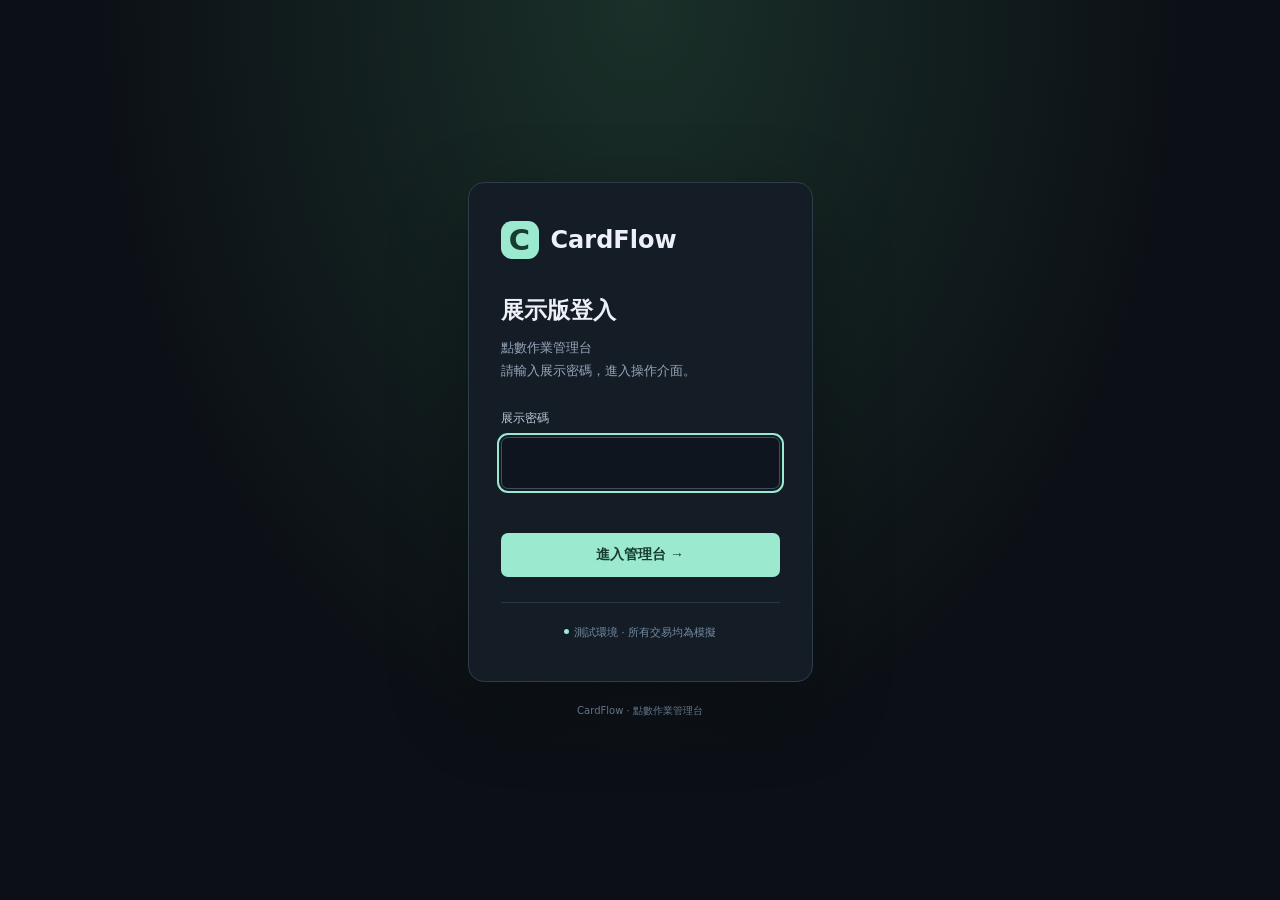
==== cardflow-demo/index.html @ 921abed8 "Add CardFlow demo in dedicated folder with password entry" ====
<!doctype html>
<html lang="zh-Hant"><head><meta charset="UTF-8"><meta name="viewport" content="width=device-width,initial-scale=1"><meta name="robots" content="noindex,nofollow"><meta name="theme-color" content="#0c1016"><title>CardFlow｜展示版登入</title><style>
*{box-sizing:border-box}body{margin:0;min-height:100svh;background:radial-gradient(ellipse at 50% 0,#1a3029 0,transparent 60%),#0c1016;color:#edf1f7;font-family:system-ui,-apple-system,'Noto Sans TC',sans-serif;display:grid;place-items:center;padding:24px}main{width:100%;max-width:400px;background:#141c26;border:1px solid #2e3d48;border-radius:16px;padding:38px 32px;box-shadow:0 25px 80px #0004}.brand{display:flex;gap:12px;align-items:center;font-size:24px;font-weight:650;margin-bottom:36px}.mark{width:38px;height:38px;border-radius:11px;background:#9be9cf;color:#173c30;display:grid;place-items:center;font-size:29px}h1{font-size:23px;font-weight:600;margin:0 0 10px}p{color:#95a6ba;font-size:13px;line-height:1.8;margin:0 0 28px}label{display:block;font-size:12px;margin-bottom:10px;color:#bcc9d9}input{width:100%;border:1px solid #3d5063;border-radius:7px;padding:13px 14px;background:#0e151e;color:white;font:inherit;letter-spacing:5px;font-size:20px}input:focus{outline:2px solid #9be9cf;outline-offset:2px}button{width:100%;padding:13px;border-radius:7px;border:0;background:#9be9cf;color:#153b2d;font-size:14px;font-weight:600;cursor:pointer}button:hover{background:#b7f5dd}button:focus-visible{outline:2px solid white;outline-offset:3px}#error{color:#ff9ca3;min-height:24px;font-size:12px;line-height:1.6;margin:10px 0}.note{margin:25px 0 0;padding-top:20px;border-top:1px solid #293644;text-align:center;font-size:11px;color:#758ba1}.note span{display:inline-block;width:5px;height:5px;background:#9be9cf;border-radius:50%;margin:0 5px 2px 0}footer{text-align:center;font-size:10px;color:#63758b;margin-top:22px} @media(max-width:450px){main{padding:30px 24px}}
</style></head><body><div><main><div class="brand"><span class="mark">C</span>CardFlow</div><h1>展示版登入</h1><p>點數作業管理台<br>請輸入展示密碼，進入操作介面。</p><form id="loginForm"><label for="password">展示密碼</label><input id="password" type="password" inputmode="numeric" autocomplete="off" required aria-describedby="error" autofocus><div id="error" role="alert"></div><button type="submit">進入管理台 →</button></form><p class="note"><span></span>測試環境 · 所有交易均為模擬</p></main><footer>CardFlow · 點數作業管理台</footer></div><script src="login.js?v=2"></script></body></html>
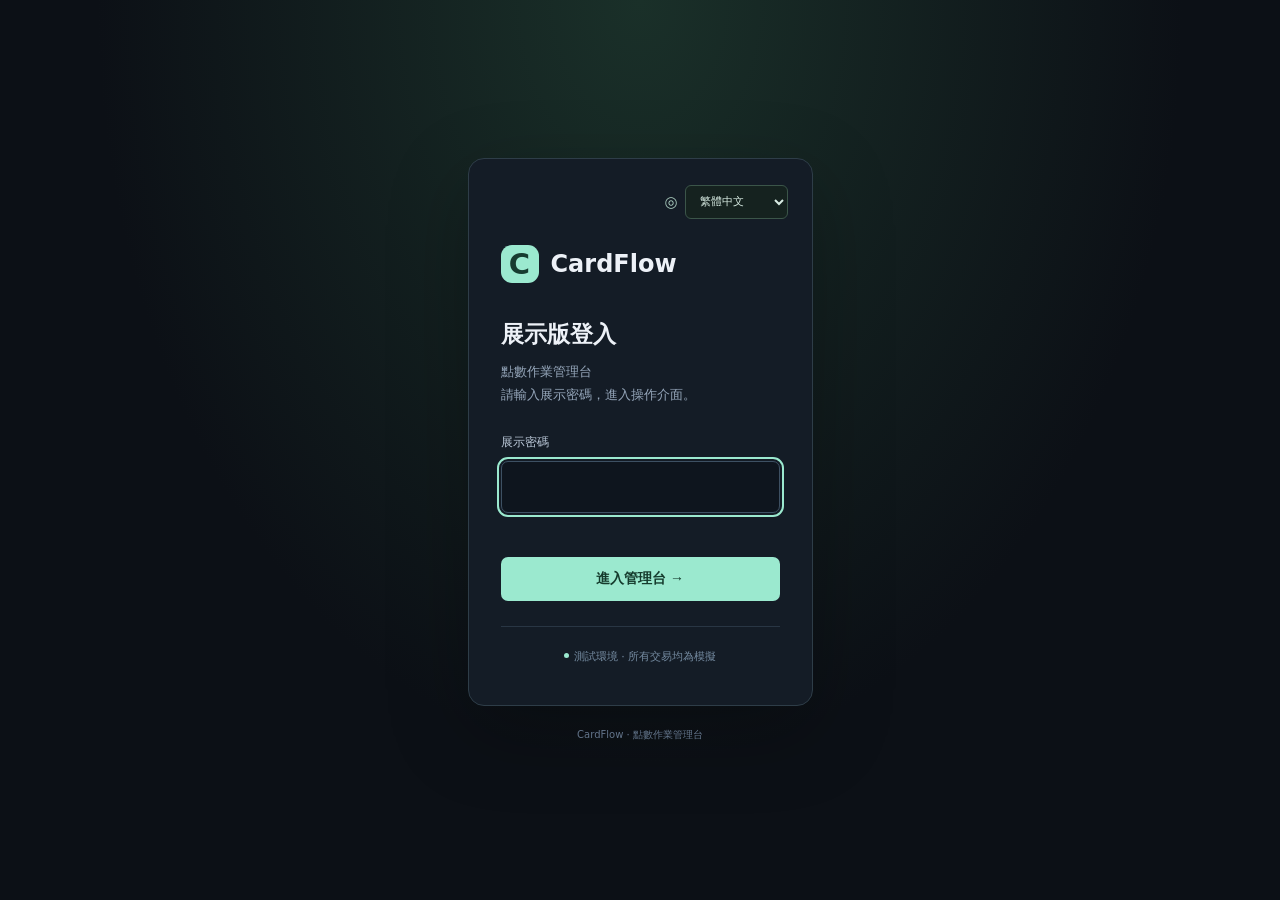
==== commit 67e110f4: "Add persistent Traditional Chinese, Simplified Chinese and English demo UI" ====
--- a/cardflow-demo/index.html
+++ b/cardflow-demo/index.html
@@ -1,4 +1,4 @@
 <!doctype html>
 <html lang="zh-Hant"><head><meta charset="UTF-8"><meta name="viewport" content="width=device-width,initial-scale=1"><meta name="robots" content="noindex,nofollow"><meta name="theme-color" content="#0c1016"><title>CardFlow｜展示版登入</title><style>
 *{box-sizing:border-box}body{margin:0;min-height:100svh;background:radial-gradient(ellipse at 50% 0,#1a3029 0,transparent 60%),#0c1016;color:#edf1f7;font-family:system-ui,-apple-system,'Noto Sans TC',sans-serif;display:grid;place-items:center;padding:24px}main{width:100%;max-width:400px;background:#141c26;border:1px solid #2e3d48;border-radius:16px;padding:38px 32px;box-shadow:0 25px 80px #0004}.brand{display:flex;gap:12px;align-items:center;font-size:24px;font-weight:650;margin-bottom:36px}.mark{width:38px;height:38px;border-radius:11px;background:#9be9cf;color:#173c30;display:grid;place-items:center;font-size:29px}h1{font-size:23px;font-weight:600;margin:0 0 10px}p{color:#95a6ba;font-size:13px;line-height:1.8;margin:0 0 28px}label{display:block;font-size:12px;margin-bottom:10px;color:#bcc9d9}input{width:100%;border:1px solid #3d5063;border-radius:7px;padding:13px 14px;background:#0e151e;color:white;font:inherit;letter-spacing:5px;font-size:20px}input:focus{outline:2px solid #9be9cf;outline-offset:2px}button{width:100%;padding:13px;border-radius:7px;border:0;background:#9be9cf;color:#153b2d;font-size:14px;font-weight:600;cursor:pointer}button:hover{background:#b7f5dd}button:focus-visible{outline:2px solid white;outline-offset:3px}#error{color:#ff9ca3;min-height:24px;font-size:12px;line-height:1.6;margin:10px 0}.note{margin:25px 0 0;padding-top:20px;border-top:1px solid #293644;text-align:center;font-size:11px;color:#758ba1}.note span{display:inline-block;width:5px;height:5px;background:#9be9cf;border-radius:50%;margin:0 5px 2px 0}footer{text-align:center;font-size:10px;color:#63758b;margin-top:22px} @media(max-width:450px){main{padding:30px 24px}}
-</style></head><body><div><main><div class="brand"><span class="mark">C</span>CardFlow</div><h1>展示版登入</h1><p>點數作業管理台<br>請輸入展示密碼，進入操作介面。</p><form id="loginForm"><label for="password">展示密碼</label><input id="password" type="password" inputmode="numeric" autocomplete="off" required aria-describedby="error" autofocus><div id="error" role="alert"></div><button type="submit">進入管理台 →</button></form><p class="note"><span></span>測試環境 · 所有交易均為模擬</p></main><footer>CardFlow · 點數作業管理台</footer></div><script src="login.js?v=2"></script></body></html>
+</style><link rel="stylesheet" href="i18n.css?v=4"></head><body><div><main><label class="language-control" data-no-i18n><span aria-hidden="true">◎</span><select data-language-switch aria-label="Language / 语言 / 語言"><option value="zh-Hant">繁體中文</option><option value="zh-Hans">简体中文</option><option value="en">English</option></select></label><div class="brand"><span class="mark">C</span>CardFlow</div><h1>展示版登入</h1><p>點數作業管理台<br>請輸入展示密碼，進入操作介面。</p><form id="loginForm"><label for="password">展示密碼</label><input id="password" type="password" inputmode="numeric" autocomplete="off" required aria-describedby="error" autofocus><div id="error" role="alert"></div><button type="submit">進入管理台 →</button></form><p class="note"><span></span>測試環境 · 所有交易均為模擬</p></main><footer>CardFlow · 點數作業管理台</footer></div><script src="login.js?v=4"></script><script src="translations.js?v=4"></script><script src="i18n.js?v=4"></script></body></html>
--- a/cardflow-demo/i18n.css
+++ b/cardflow-demo/i18n.css
@@ -0,0 +1 @@
+.language-control{display:flex;align-items:center;gap:7px;color:#a8cabc;flex-shrink:0;margin:0;font-size:15px}.language-control select{background:#15221f;color:#d8ece3;border:1px solid #3b5549;border-radius:6px;padding:7px 27px 7px 10px;font:inherit;font-size:11px;letter-spacing:0;cursor:pointer;min-height:34px;max-width:140px}.language-control select:focus-visible{outline:2px solid #9be9cf;outline-offset:3px}body>div>main>.language-control{justify-content:flex-end;margin:-12px -8px 26px}html[lang=en] .sidebar .nav{font-size:12px}html[lang=en] .sidebar .nav span{font-size:9px}html[lang=en] .stat-label{font-size:10px}html[lang=en] .panel-heading{flex-wrap:wrap}html[lang=en] .queue-actions{flex-wrap:wrap}html[lang=en] .queue-actions .primary{min-width:140px}html[lang=en] .account{flex-wrap:wrap}html[lang=en] .upload-area strong{line-height:1.6}html[lang=en] .qr-upload>div{flex:1;min-width:150px}html[lang=en] .button{white-space:normal;text-align:center}html[lang=en] .recharge-actions{flex-wrap:wrap}html[lang=en] .recharge-actions button{min-width:72px}html[lang=en] .panel-heading h2{font-size:12px}html[lang=en] .queue-toolbar{flex-wrap:wrap}html[lang=en] .stat-foot{line-height:1.6}html[lang=en] .safe-line{align-items:flex-start}html[lang=en] .reply-heading{gap:5px}html[lang=en] .demo-strip{line-height:1.7}html[lang=en] .bottom-note{gap:10px}html[lang=en] .table-controls{flex-wrap:wrap}html[lang=en] .operation-settings{grid-template-columns:1fr}html[lang=en] .queue-info small{max-width:170px}html[lang=en] .status{font-size:8px}html[lang=en] .queue-right{min-width:95px}html[lang=en] .queue-avatar{width:27px;height:27px}.top-actions{gap:12px}@media(max-width:1120px) and (min-width:721px){html[lang=en] .sidebar .nav{font-size:0}}@media(max-width:720px){.topbar{height:auto;min-height:58px;padding-top:10px;padding-bottom:10px;flex-wrap:wrap;gap:10px}.top-actions{gap:8px;flex-wrap:wrap}.top-actions .demo-badge{display:none}.language-control select{padding:6px 19px 6px 7px;max-width:130px;font-size:10px}.topbar .breadcrumb{flex:1;min-width:110px}html[lang=en] .sidebar .nav{font-size:0}html[lang=en] .page-heading{flex-wrap:wrap}html[lang=en] .page-heading>.button{margin-top:0}html[lang=en] .stat-label{font-size:10px}html[lang=en] .queue-info small{max-width:140px}html[lang=en] .queue-info strong{max-width:140px}html[lang=en] .queue-item{gap:6px}html[lang=en] .operation-settings{grid-template-columns:1fr 1fr}html[lang=en] .footer-right{line-height:1.8}}
